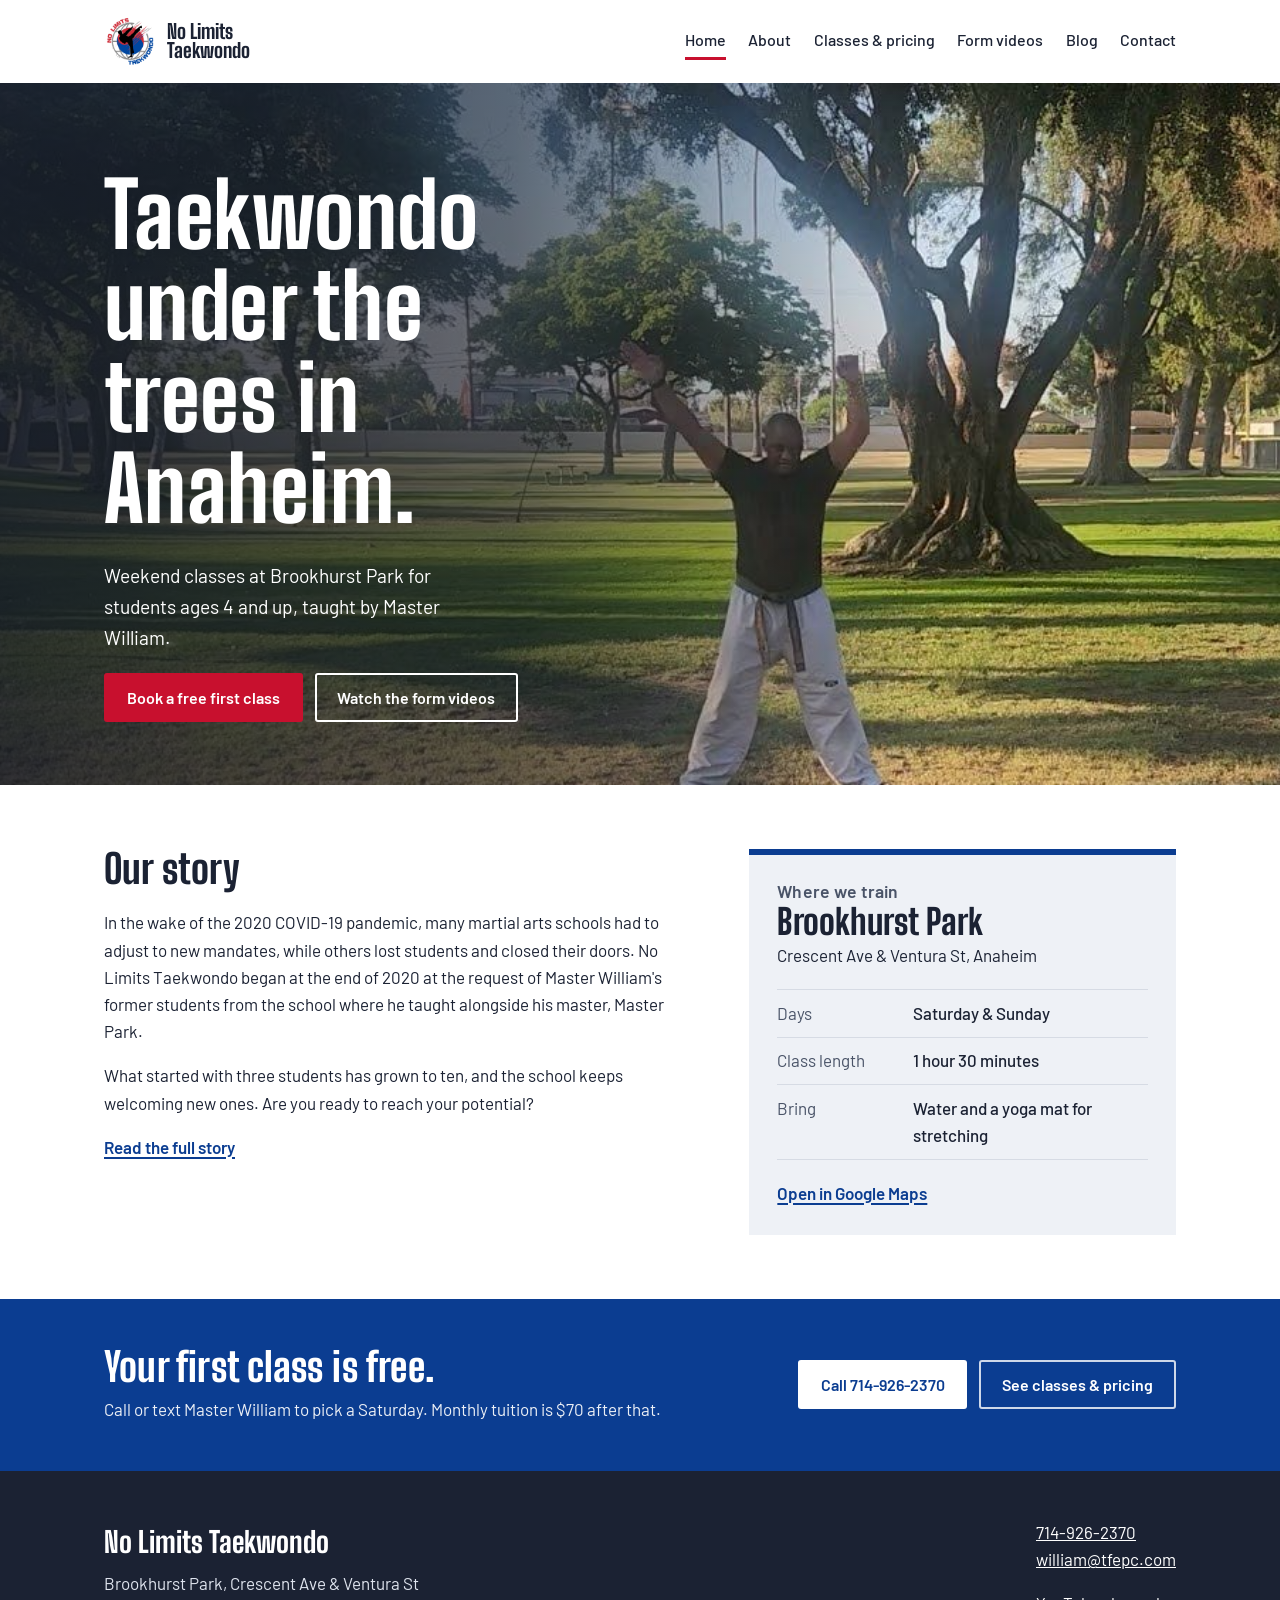
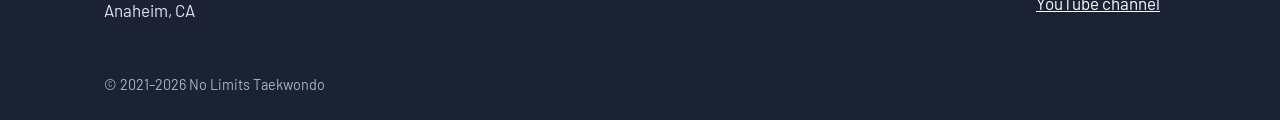
==== index.html @ 1b734132 "Website Load" ====
<!DOCTYPE html>
<html lang="en">
<head>
<meta charset="utf-8">
<meta name="viewport" content="width=device-width, initial-scale=1">
<title>No Limits Taekwondo</title>
<meta name="description" content="Weekend taekwondo classes at Brookhurst Park in Anaheim, CA for ages 4 and up. First class free.">
<meta property="og:title" content="No Limits Taekwondo">
<meta property="og:description" content="Weekend taekwondo classes at Brookhurst Park in Anaheim, CA for ages 4 and up. First class free.">
<meta property="og:image" content="https://nl-tkd.com/assets/park-hero.jpg">
<link rel="icon" href="assets/favicon.png">
<link rel="preconnect" href="https://fonts.googleapis.com"><link rel="preconnect" href="https://fonts.gstatic.com" crossorigin><link href="https://fonts.googleapis.com/css2?family=Big+Shoulders+Display:wght@600;800&family=Barlow:ital,wght@0,400;0,500;0,600;1,400&display=swap" rel="stylesheet">
<link rel="stylesheet" href="style.css">

</head>
<body>
<a class="skip" href="#main">Skip to content</a>
<header class="site-head">
  <a class="brand" href="index.html"><img src="assets/logo.png" alt="" width="52" height="51"><span>No Limits<br>Taekwondo</span></a>
  <nav aria-label="Main"><a href="index.html" aria-current="page">Home</a><a href="about.html">About</a><a href="classes.html">Classes & pricing</a><a href="forms.html">Form videos</a><a href="blog/">Blog</a><a href="contact.html">Contact</a></nav>
</header>
<main id="main">

<section class="hero">
  <img class="hero-img" src="assets/park-hero.jpg" alt="Master William leading a warm-up on the grass at Brookhurst Park" width="1280" height="495">
  <div class="hero-text">
    <h1>Taekwondo under the trees in Anaheim.</h1>
    <p>Weekend classes at Brookhurst Park for students ages 4 and up, taught by Master William.</p>
    <div class="actions">
      <a class="btn btn-red" href="contact.html">Book a free first class</a>
      <a class="btn btn-line" href="forms.html">Watch the form videos</a>
    </div>
  </div>
</section>

<section class="wrap split">
  <div>
    <h2>Our story</h2>
    <p>In the wake of the 2020 COVID-19 pandemic, many martial arts schools had to adjust to new mandates, while others lost students and closed their doors. No Limits Taekwondo began at the end of 2020 at the request of Master William's former students from the school where he taught alongside his master, Master Park.</p>
    <p>What started with three students has grown to ten, and the school keeps welcoming new ones. Are you ready to reach your potential?</p>
    <p><a class="text-link" href="about.html">Read the full story</a></p>
  </div>
  <aside class="where" aria-label="Where and when">
    <h3>Where we train</h3>
    <p class="big">Brookhurst Park</p>
    <p>Crescent Ave &amp; Ventura St, Anaheim</p>
    <dl>
      <div><dt>Days</dt><dd>Saturday &amp; Sunday</dd></div>
      <div><dt>Class length</dt><dd>1 hour 30 minutes</dd></div>
      <div><dt>Bring</dt><dd>Water and a yoga mat for stretching</dd></div>
    </dl>
    <a class="text-link" href="https://www.google.com/maps/search/?api=1&query=Brookhurst+Park+Crescent+Ave+and+Ventura+St+Anaheim+CA" rel="noopener">Open in Google Maps</a>
  </aside>
</section>

<section class="band">
  <div class="wrap band-inner">
    <div>
      <h2>Your first class is free.</h2>
      <p>Call or text Master William to pick a Saturday. Monthly tuition is $70 after that.</p>
    </div>
    <div class="actions">
      <a class="btn btn-white" href="tel:+17149262370">Call 714-926-2370</a>
      <a class="btn btn-line-white" href="classes.html">See classes &amp; pricing</a>
    </div>
  </div>
</section>

</main>
<footer class="site-foot">
  <div class="foot-grid">
    <div>
      <p class="foot-name">No Limits Taekwondo</p>
      <p>Brookhurst Park, Crescent Ave &amp; Ventura St<br>Anaheim, CA</p>
    </div>
    <div>
      <p><a href="tel:+17149262370">714-926-2370</a><br><a href="mailto:william@tfepc.com">william@tfepc.com</a></p>
      <p><a href="https://www.youtube.com/channel/UCAvq77fSspjntovQs4BeCqQ" rel="noopener">YouTube channel</a></p>
    </div>
  </div>
  <p class="copy">&copy; 2021&ndash;<span data-year>2026</span> No Limits Taekwondo</p>
</footer>
<script>document.querySelectorAll('[data-year]').forEach(e=>e.textContent=new Date().getFullYear());</script>
</body>
</html>
---- style.css ----
/* No Limits Taekwondo — palette taken from the logo (taegeuk red and blue) */
:root {
  --red: #c8102e;
  --red-dark: #9e0c24;
  --blue: #0b3d91;
  --ink: #1b2233;        /* blue-black from the logo's navy */
  --slate: #4a5468;
  --mist: #eef1f6;
  --line: #d6dbe4;
  --paper: #ffffff;
  --display: "Big Shoulders Display", "Arial Narrow", "Helvetica Neue", Arial, sans-serif;
  --body: "Barlow", "Segoe UI", "Helvetica Neue", Arial, sans-serif;
  --wrap: 1120px;
}

*, *::before, *::after { box-sizing: border-box; }
html { -webkit-text-size-adjust: 100%; }
body {
  margin: 0;
  font-family: var(--body);
  font-size: 1.0625rem;
  line-height: 1.6;
  color: var(--ink);
  background: var(--paper);
}
img { max-width: 100%; height: auto; display: block; }
a { color: var(--blue); }
a:hover { color: var(--red); }
:focus-visible { outline: 3px solid var(--red); outline-offset: 3px; }

h1, h2, h3 { font-family: var(--display); font-weight: 800; line-height: 1.02; margin: 0 0 .5em; letter-spacing: .005em; }
h1 { font-size: clamp(2.6rem, 6vw, 4.5rem); }
h2 { font-size: clamp(1.8rem, 3.4vw, 2.5rem); }
h3 { font-size: 1.5rem; }
p { margin: 0 0 1em; }

.skip { position: absolute; left: -999px; top: 0; background: var(--ink); color: #fff; padding: .6rem 1rem; z-index: 10; }
.skip:focus { left: 1rem; }

.wrap { max-width: var(--wrap); margin: 0 auto; padding: 0 1.5rem; }

/* ---------- Header ---------- */
.site-head {
  display: flex; align-items: center; justify-content: space-between; gap: 1rem 2rem;
  flex-wrap: wrap;
  max-width: var(--wrap); margin: 0 auto; padding: 1rem 1.5rem;
}
.brand { display: flex; align-items: center; gap: .7rem; text-decoration: none; color: var(--ink); }
.brand span { font-family: var(--display); font-weight: 800; font-size: 1.25rem; line-height: .95; }
.site-head nav { display: flex; flex-wrap: wrap; gap: .25rem 1.4rem; }
.site-head nav a {
  color: var(--ink); text-decoration: none; font-weight: 500; font-size: 1rem;
  padding: .3rem 0; border-bottom: 3px solid transparent;
}
.site-head nav a:hover { color: var(--red); }
.site-head nav a[aria-current="page"] { border-bottom-color: var(--red); }

@media (max-width: 720px) {
  .site-head nav { width: 100%; gap: .1rem 1.1rem; }
}

/* ---------- Buttons ---------- */
.actions { display: flex; flex-wrap: wrap; gap: .75rem; }
.btn {
  display: inline-block; padding: .8rem 1.3rem; font-weight: 600; text-decoration: none;
  border: 2px solid transparent; border-radius: 3px; font-size: 1rem; line-height: 1.2; cursor: pointer;
}
.btn-red { background: var(--red); color: #fff; }
.btn-red:hover { background: var(--red-dark); color: #fff; }
.btn-line { border-color: #fff; color: #fff; }
.btn-line:hover { background: #fff; color: var(--ink); }
.btn-white { background: #fff; color: var(--blue); }
.btn-white:hover { background: var(--mist); color: var(--blue); }
.btn-line-white { border-color: rgba(255,255,255,.8); color: #fff; }
.btn-line-white:hover { background: rgba(255,255,255,.12); color: #fff; }
.text-link { font-weight: 600; text-decoration-thickness: 2px; text-underline-offset: 3px; }

/* ---------- Hero ---------- */
.hero {
  position: relative; color: #fff; background: var(--ink); overflow: hidden;
  min-height: clamp(520px, 78vh, 720px); display: flex; align-items: flex-end;
}
.hero-img {
  position: absolute; inset: 0; width: 100%; height: 100%; object-fit: cover; object-position: 5% 40%;
}
.hero::after {
  content: ""; position: absolute; inset: 0;
  background: linear-gradient(90deg, rgba(20,26,40,.85) 0%, rgba(20,26,40,.6) 40%, rgba(20,26,40,0) 72%);
}
.hero-text {
  position: relative; z-index: 1; width: 100%;
  max-width: var(--wrap); margin: 0 auto; padding: 4rem 1.5rem clamp(2.5rem, 7vh, 4.5rem);
}
.hero h1 { font-size: clamp(3rem, 7vw, 5.75rem); max-width: 11ch; margin-bottom: .3em; }
.hero p { font-size: 1.2rem; max-width: 34ch; }
@media (max-width: 720px) {
  .hero { min-height: 600px; }
  .hero::after { background: linear-gradient(0deg, rgba(20,26,40,.92) 0%, rgba(20,26,40,.65) 55%, rgba(20,26,40,.15) 100%); }
  .hero-img { object-position: 40% 30%; }
}

/* ---------- Layout blocks ---------- */
.split {
  display: grid; grid-template-columns: minmax(0, 1.4fr) minmax(0, 1fr); gap: 3rem;
  padding-top: 4rem; padding-bottom: 4rem; align-items: start;
}
.split > div { max-width: 62ch; }
@media (max-width: 860px) { .split { grid-template-columns: 1fr; gap: 2rem; padding-top: 3rem; padding-bottom: 3rem; } }

.where { background: var(--mist); padding: 1.75rem; border-top: 6px solid var(--blue); }
.where h3 { font-size: 1.1rem; font-family: var(--body); font-weight: 600; color: var(--slate); margin-bottom: .2rem; }
.where .big { font-family: var(--display); font-weight: 800; font-size: 2.2rem; line-height: 1; margin-bottom: .2rem; }
.where dl { margin: 1.25rem 0; border-top: 1px solid var(--line); }
.where dl div { display: grid; grid-template-columns: 7.5rem 1fr; gap: 1rem; padding: .6rem 0; border-bottom: 1px solid var(--line); }
.where dt { color: var(--slate); }
.where dd { margin: 0; font-weight: 500; }

.band { background: var(--blue); color: #fff; }
.band-inner { display: flex; align-items: center; justify-content: space-between; gap: 1.5rem 3rem; flex-wrap: wrap; padding-top: 3rem; padding-bottom: 3rem; }
.band h2 { margin-bottom: .2em; }
.band p { margin: 0; opacity: .92; }

.page-head { padding-top: 3.5rem; padding-bottom: 1rem; }
.page-head h1 { max-width: 18ch; }
.lede { font-size: 1.25rem; color: var(--slate); max-width: 52ch; }

.prose { max-width: 66ch; }
.prose h2 { margin-top: 1.6em; font-size: 2rem; }
blockquote {
  margin: 2rem 0; padding: .2rem 0 .2rem 1.4rem; border-left: 5px solid var(--red);
  font-size: 1.3rem; line-height: 1.45; font-style: italic;
}
blockquote cite { display: block; margin-top: .6rem; font-size: 1rem; font-style: normal; font-weight: 600; color: var(--slate); }

.photo { margin: 0; }
.photo img { width: 100%; aspect-ratio: 4 / 5; object-fit: cover; object-position: 30% 50%; }
.photo figcaption { font-size: .95rem; color: var(--slate); margin-top: .5rem; }

.meta { color: var(--slate); font-size: .95rem; font-weight: 500; }

/* ---------- Classes ---------- */
.class-list { display: grid; grid-template-columns: repeat(2, minmax(0, 1fr)); gap: 0 3rem; border-top: 2px solid var(--ink); margin-bottom: 4rem; }
.class-item { padding: 1.5rem 0; border-bottom: 1px solid var(--line); }
.class-item h2 { font-size: 1.9rem; margin-bottom: .15em; }
.class-item .meta { color: var(--red); font-weight: 600; margin-bottom: .5rem; }
.class-item p:last-child { margin: 0; }
@media (max-width: 720px) { .class-list { grid-template-columns: 1fr; } }

.section-title { margin-bottom: 1rem; }
.price-table { display: grid; grid-template-columns: repeat(3, minmax(0, 1fr)); border: 2px solid var(--ink); }
.price { padding: 1.75rem; }
.price + .price { border-left: 1px solid var(--line); }
.price h3 { font-family: var(--body); font-weight: 600; font-size: 1.15rem; margin-bottom: .6rem; }
.amount { font-family: var(--display); font-weight: 800; font-size: 4.2rem; line-height: 1; margin-bottom: .8rem; }
.amount span { font-size: 1.8rem; vertical-align: top; margin-right: .1rem; position: relative; top: .35rem; }
.amount small { display: block; font-family: var(--body); font-weight: 500; font-size: .95rem; color: var(--slate); margin-top: .3rem; }
.price p:last-child { margin: 0; }
@media (max-width: 760px) {
  .price-table { grid-template-columns: 1fr; }
  .price + .price { border-left: 0; border-top: 1px solid var(--line); }
}
.enroll { background: var(--mist); padding: 1.25rem 1.5rem; margin: 1.5rem 0 4.5rem; max-width: 72ch; }
.enroll p { margin: 0; }

/* ---------- Forms page ---------- */
.forms-layout { display: grid; grid-template-columns: 13rem minmax(0, 1fr); gap: 3rem; padding-bottom: 4rem; }
.jump { position: sticky; top: 1rem; align-self: start; }
.jump p { font-weight: 600; color: var(--slate); margin-bottom: .4rem; }
.jump ol { list-style: none; padding: 0; margin: 0; border-left: 2px solid var(--line); }
.jump a { display: block; padding: .28rem 0 .28rem .9rem; margin-left: -2px; border-left: 2px solid transparent; text-decoration: none; color: var(--ink); font-size: .98rem; }
.jump a:hover { border-left-color: var(--red); color: var(--red); }
@media (max-width: 860px) {
  .forms-layout { grid-template-columns: 1fr; gap: 1.5rem; }
  .jump { position: static; }
  .jump ol { display: flex; flex-wrap: wrap; gap: .4rem; border: 0; }
  .jump a { border: 1px solid var(--line); padding: .3rem .7rem; margin: 0; border-radius: 3px; }
}

.form-list { list-style: none; padding: 0; margin: 0; }
.form { display: grid; grid-template-columns: 4.5rem minmax(0, 1fr); gap: 1.25rem; padding: 2rem 0; border-top: 1px solid var(--line); scroll-margin-top: 1rem; }
.form:first-child { border-top: 2px solid var(--ink); }
.form-num { font-family: var(--display); font-weight: 800; font-size: 4rem; line-height: .85; color: var(--red); }
.form h3 { font-size: 2rem; }
@media (max-width: 600px) { .form { grid-template-columns: 2.6rem minmax(0, 1fr); gap: .8rem; } .form-num { font-size: 2.6rem; } }

.yt, .yt-frame { display: block; width: 100%; max-width: 720px; aspect-ratio: 16 / 9; border: 0; }
.yt { position: relative; padding: 0; background: #000; cursor: pointer; overflow: hidden; }
.yt img { width: 100%; height: 100%; object-fit: cover; opacity: .9; }
.yt:hover img { opacity: 1; }
.play {
  position: absolute; left: 50%; top: 50%; width: 72px; height: 50px; transform: translate(-50%, -50%);
  background: var(--red); border-radius: 12px;
}
.play::after {
  content: ""; position: absolute; left: 29px; top: 14px;
  border-style: solid; border-width: 11px 0 11px 18px; border-color: transparent transparent transparent #fff;
}

.drill { padding: 2.5rem 0 1rem; border-top: 2px solid var(--ink); scroll-margin-top: 1rem; }
.more { margin-top: 2rem; }

/* ---------- Blog ---------- */
.post-card { max-width: 70ch; padding: 1.75rem 0 3rem; border-top: 2px solid var(--ink); margin-bottom: 3rem; }
.post-card h2 a { color: var(--ink); text-decoration: none; }
.post-card h2 a:hover { color: var(--red); }
.post { padding-bottom: 4rem; }
.post .page-head { padding-left: 0; padding-right: 0; }
.post .page-head h1 { max-width: 22ch; font-size: clamp(2.3rem, 5vw, 3.6rem); }

/* ---------- Contact ---------- */
.contact-grid { display: grid; grid-template-columns: minmax(0, 1.2fr) minmax(0, 1fr); gap: 3rem; padding-bottom: 4.5rem; align-items: start; }
.contact-card h2 { font-family: var(--body); font-weight: 600; font-size: 1.05rem; color: var(--slate); margin: 0 0 .1rem; }
.contact-card .big { font-family: var(--display); font-weight: 800; font-size: clamp(1.8rem, 4vw, 2.6rem); line-height: 1.1; margin-bottom: 1.6rem; word-break: break-word; }
.contact-card .big a { color: var(--ink); text-decoration-color: var(--red); text-decoration-thickness: 3px; text-underline-offset: 5px; }
.contact-form { display: grid; gap: 1rem; }
.contact-form label { display: grid; gap: .3rem; font-weight: 600; }
.contact-form input, .contact-form textarea { font: inherit; padding: .7rem; border: 1px solid var(--slate); border-radius: 3px; }
@media (max-width: 860px) { .contact-grid { grid-template-columns: 1fr; } }

/* ---------- Footer ---------- */
.site-foot { background: var(--ink); color: #dfe4ee; padding: 3rem 0 1.5rem; }
.site-foot a { color: #fff; }
.site-foot a:hover { color: #ffb3bf; }
.foot-grid { max-width: var(--wrap); margin: 0 auto; padding: 0 1.5rem; display: flex; flex-wrap: wrap; justify-content: space-between; gap: 1.5rem 3rem; }
.foot-name { font-family: var(--display); font-weight: 800; font-size: 1.8rem; color: #fff; margin-bottom: .3rem; }
.copy { max-width: var(--wrap); margin: 2rem auto 0; padding: 0 1.5rem; font-size: .9rem; color: #a9b2c4; }

@media (prefers-reduced-motion: reduce) { * { scroll-behavior: auto !important; transition: none !important; } }
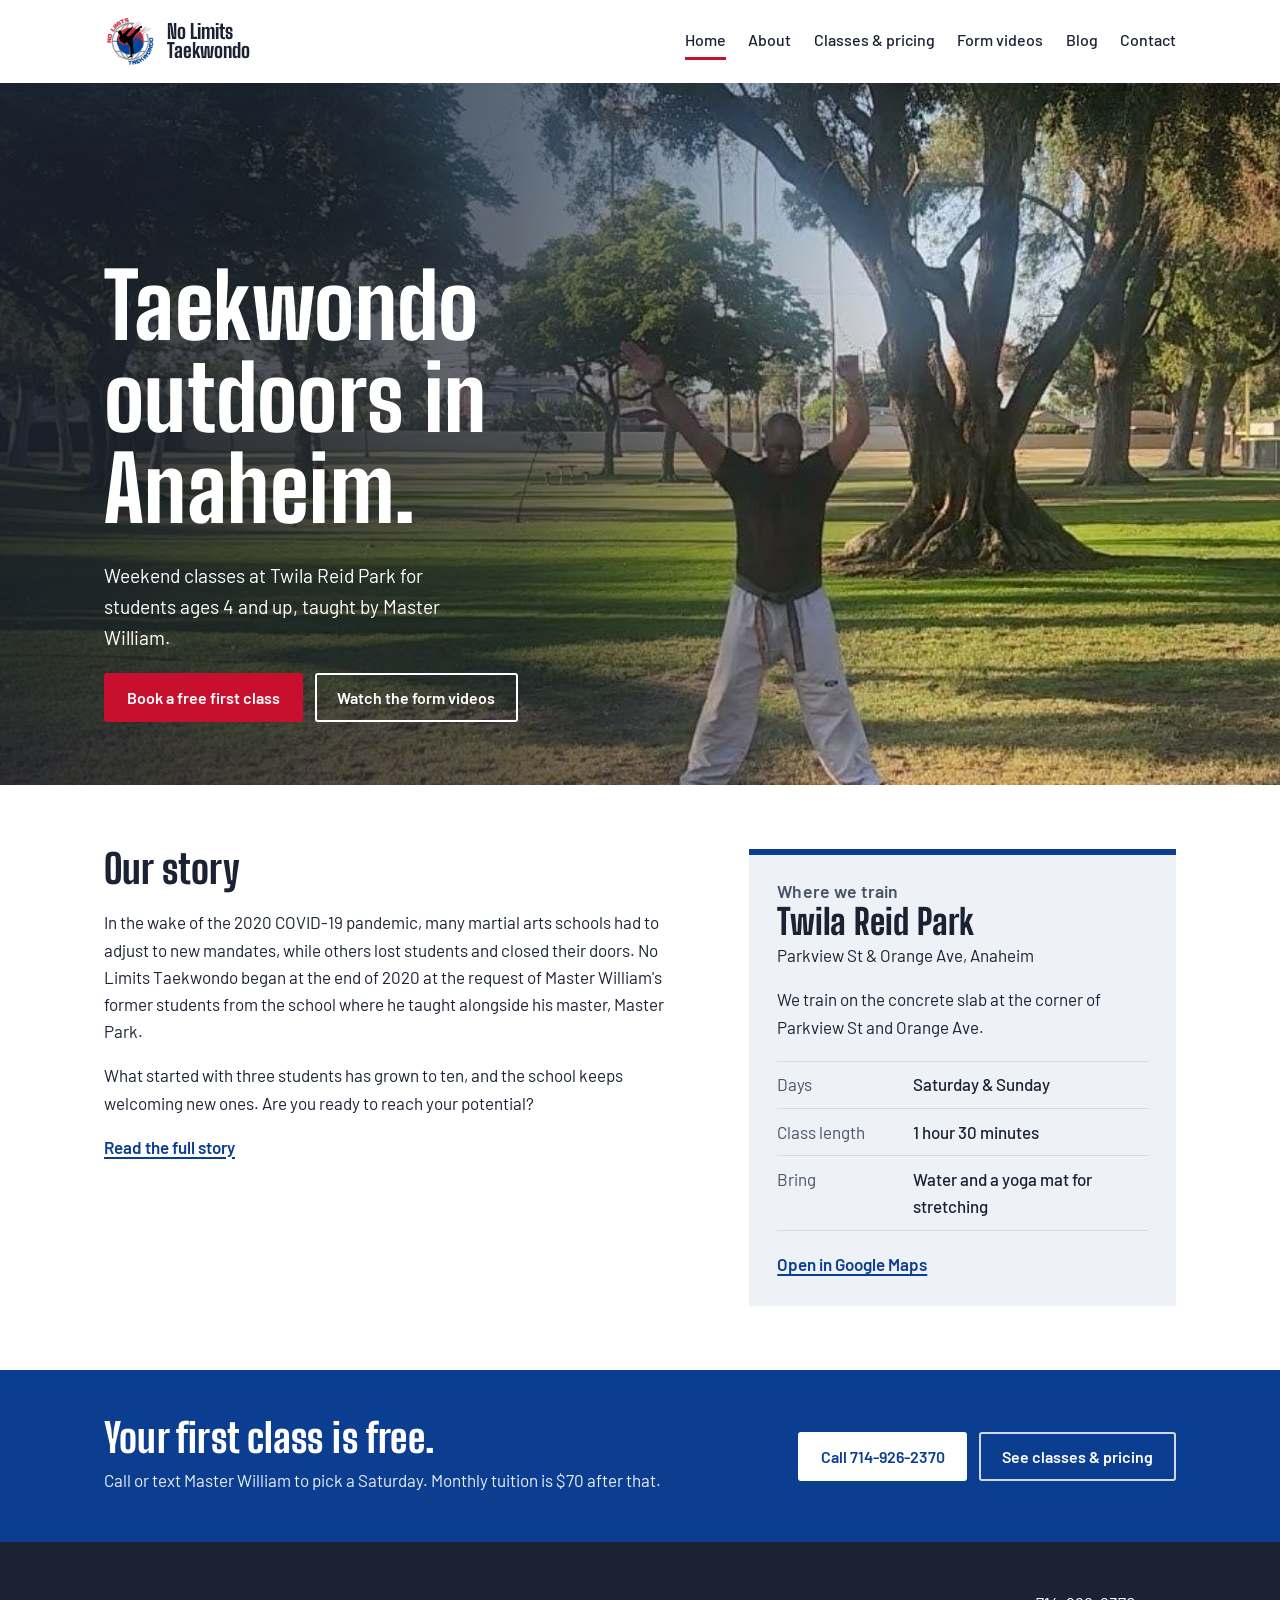
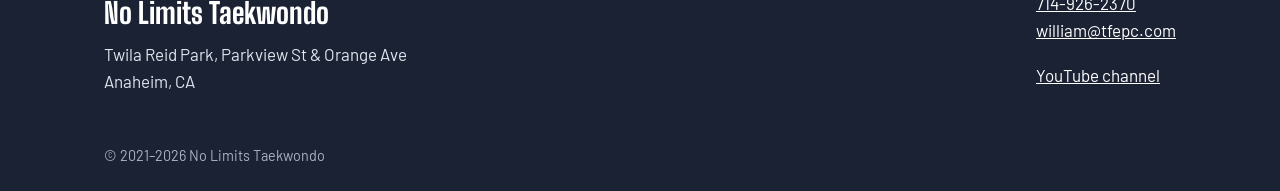
==== commit b5b98762: "location update" ====
--- a/index.html
+++ b/index.html
@@ -4,9 +4,9 @@
 <meta charset="utf-8">
 <meta name="viewport" content="width=device-width, initial-scale=1">
 <title>No Limits Taekwondo</title>
-<meta name="description" content="Weekend taekwondo classes at Brookhurst Park in Anaheim, CA for ages 4 and up. First class free.">
+<meta name="description" content="Weekend taekwondo classes at Twila Reid Park in Anaheim, CA for ages 4 and up. First class free.">
 <meta property="og:title" content="No Limits Taekwondo">
-<meta property="og:description" content="Weekend taekwondo classes at Brookhurst Park in Anaheim, CA for ages 4 and up. First class free.">
+<meta property="og:description" content="Weekend taekwondo classes at Twila Reid Park in Anaheim, CA for ages 4 and up. First class free.">
 <meta property="og:image" content="https://nl-tkd.com/assets/park-hero.jpg">
 <link rel="icon" href="assets/favicon.png">
 <link rel="preconnect" href="https://fonts.googleapis.com"><link rel="preconnect" href="https://fonts.gstatic.com" crossorigin><link href="https://fonts.googleapis.com/css2?family=Big+Shoulders+Display:wght@600;800&family=Barlow:ital,wght@0,400;0,500;0,600;1,400&display=swap" rel="stylesheet">
@@ -22,10 +22,10 @@
 <main id="main">
 
 <section class="hero">
-  <img class="hero-img" src="assets/park-hero.jpg" alt="Master William leading a warm-up on the grass at Brookhurst Park" width="1280" height="495">
+  <img class="hero-img" src="assets/park-hero.jpg" alt="Master William leading a warm-up in the park" width="1280" height="495">
   <div class="hero-text">
-    <h1>Taekwondo under the trees in Anaheim.</h1>
-    <p>Weekend classes at Brookhurst Park for students ages 4 and up, taught by Master William.</p>
+    <h1>Taekwondo outdoors in Anaheim.</h1>
+    <p>Weekend classes at Twila Reid Park for students ages 4 and up, taught by Master William.</p>
     <div class="actions">
       <a class="btn btn-red" href="contact.html">Book a free first class</a>
       <a class="btn btn-line" href="forms.html">Watch the form videos</a>
@@ -42,14 +42,15 @@
   </div>
   <aside class="where" aria-label="Where and when">
     <h3>Where we train</h3>
-    <p class="big">Brookhurst Park</p>
-    <p>Crescent Ave &amp; Ventura St, Anaheim</p>
+    <p class="big">Twila Reid Park</p>
+    <p>Parkview St &amp; Orange Ave, Anaheim</p>
+    <p class="note">We train on the concrete slab at the corner of Parkview St and Orange Ave.</p>
     <dl>
       <div><dt>Days</dt><dd>Saturday &amp; Sunday</dd></div>
       <div><dt>Class length</dt><dd>1 hour 30 minutes</dd></div>
       <div><dt>Bring</dt><dd>Water and a yoga mat for stretching</dd></div>
     </dl>
-    <a class="text-link" href="https://www.google.com/maps/search/?api=1&query=Brookhurst+Park+Crescent+Ave+and+Ventura+St+Anaheim+CA" rel="noopener">Open in Google Maps</a>
+    <a class="text-link" href="https://www.google.com/maps/search/?api=1&query=Twila+Reid+Park+Parkview+St+and+Orange+Ave+Anaheim+CA" rel="noopener">Open in Google Maps</a>
   </aside>
 </section>
 
@@ -71,7 +72,7 @@
   <div class="foot-grid">
     <div>
       <p class="foot-name">No Limits Taekwondo</p>
-      <p>Brookhurst Park, Crescent Ave &amp; Ventura St<br>Anaheim, CA</p>
+      <p>Twila Reid Park, Parkview St &amp; Orange Ave<br>Anaheim, CA</p>
     </div>
     <div>
       <p><a href="tel:+17149262370">714-926-2370</a><br><a href="mailto:william@tfepc.com">william@tfepc.com</a></p>
